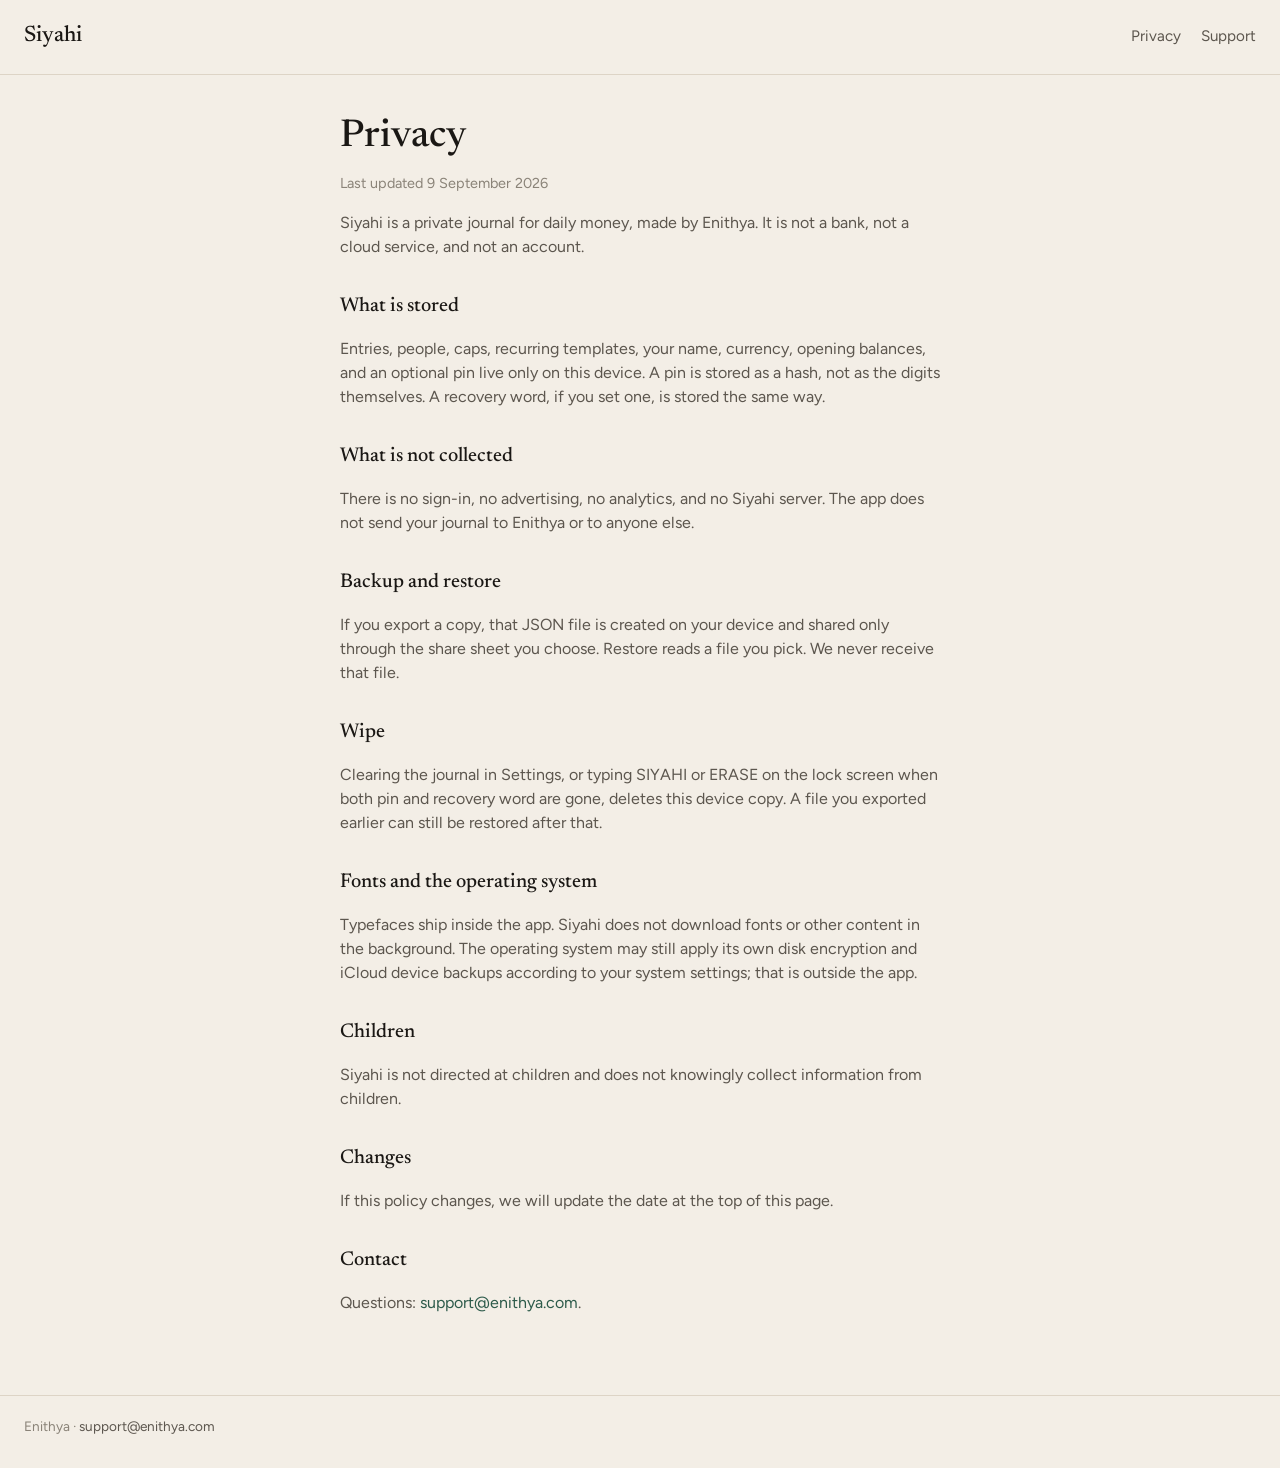
==== privacy.html @ fa08c402 "Add the public Siyahi site. Index, privacy, and support pages for App Store and Play listings." ====
<!DOCTYPE html>
<html lang="en">
<head>
  <meta charset="utf-8">
  <meta name="viewport" content="width=device-width, initial-scale=1">
  <title>Privacy — Siyahi</title>
  <meta name="description" content="Siyahi privacy policy. Your journal stays on your device.">
  <link rel="preconnect" href="https://fonts.googleapis.com">
  <link rel="preconnect" href="https://fonts.gstatic.com" crossorigin>
  <link href="https://fonts.googleapis.com/css2?family=Figtree:wght@400;500;600&family=Newsreader:wght@500&display=swap" rel="stylesheet">
  <link rel="stylesheet" href="styles.css">
</head>
<body>
  <header>
    <a class="wordmark" href="./">Siyahi</a>
    <nav>
      <a href="privacy.html">Privacy</a>
      <a href="support.html">Support</a>
    </nav>
  </header>
  <main>
    <h1>Privacy</h1>
    <p class="meta">Last updated 9 September 2026</p>
    <p>Siyahi is a private journal for daily money, made by Enithya. It is not a bank, not a cloud service, and not an account.</p>

    <h2>What is stored</h2>
    <p>Entries, people, caps, recurring templates, your name, currency, opening balances, and an optional pin live only on this device. A pin is stored as a hash, not as the digits themselves. A recovery word, if you set one, is stored the same way.</p>

    <h2>What is not collected</h2>
    <p>There is no sign-in, no advertising, no analytics, and no Siyahi server. The app does not send your journal to Enithya or to anyone else.</p>

    <h2>Backup and restore</h2>
    <p>If you export a copy, that JSON file is created on your device and shared only through the share sheet you choose. Restore reads a file you pick. We never receive that file.</p>

    <h2>Wipe</h2>
    <p>Clearing the journal in Settings, or typing SIYAHI or ERASE on the lock screen when both pin and recovery word are gone, deletes this device copy. A file you exported earlier can still be restored after that.</p>

    <h2>Fonts and the operating system</h2>
    <p>Typefaces ship inside the app. Siyahi does not download fonts or other content in the background. The operating system may still apply its own disk encryption and iCloud device backups according to your system settings; that is outside the app.</p>

    <h2>Children</h2>
    <p>Siyahi is not directed at children and does not knowingly collect information from children.</p>

    <h2>Changes</h2>
    <p>If this policy changes, we will update the date at the top of this page.</p>

    <h2>Contact</h2>
    <p>Questions: <a href="mailto:support@enithya.com">support@enithya.com</a>.</p>
  </main>
  <footer>
    Enithya · <a href="mailto:support@enithya.com">support@enithya.com</a>
  </footer>
</body>
</html>
---- styles.css ----
:root {
  --paper: #f3eee6;
  --paper-2: #ebe4d8;
  --ink: #1a1714;
  --ink-soft: #5c564e;
  --ink-faint: #8a8378;
  --line: #ddd4c6;
  --forest: #2c5a4a;
}

* { box-sizing: border-box; }

html, body {
  margin: 0;
  background: var(--paper);
  color: var(--ink);
}

body {
  font-family: Figtree, "Segoe UI", sans-serif;
  font-size: 16px;
  line-height: 1.5;
  min-height: 100vh;
  display: flex;
  flex-direction: column;
}

h1, h2, .wordmark {
  font-family: Newsreader, Georgia, serif;
  font-weight: 500;
}

a { color: var(--forest); text-decoration: none; }
a:hover { text-decoration: underline; }

header {
  display: flex;
  align-items: baseline;
  justify-content: space-between;
  gap: 1rem;
  padding: 1.25rem 1.5rem;
  border-bottom: 1px solid var(--line);
}

.wordmark {
  font-size: 1.4rem;
  color: var(--ink);
  text-decoration: none;
}

.wordmark:hover { text-decoration: none; }

nav { display: flex; gap: 1.25rem; }
nav a { color: var(--ink-soft); font-size: 0.95rem; }

main {
  flex: 1;
  max-width: 40rem;
  width: 100%;
  margin: 0 auto;
  padding: 2.5rem 1.25rem 4rem;
}

h1 { font-size: 2.4rem; line-height: 1.15; margin: 0 0 0.75rem; }
h2 { font-size: 1.25rem; margin: 2rem 0 0.5rem; }
p, li { color: var(--ink-soft); }
.lede { font-size: 1.15rem; color: var(--ink-soft); }
.meta { color: var(--ink-faint); font-size: 0.9rem; }

.actions {
  display: flex;
  flex-wrap: wrap;
  gap: 0.75rem;
  margin-top: 1.75rem;
}

.btn {
  display: inline-block;
  padding: 0.7rem 1rem;
  border-radius: 12px;
  background: var(--ink);
  color: var(--paper);
  font-weight: 500;
}

.btn:hover { text-decoration: none; opacity: 0.92; }

.btn-ghost {
  background: transparent;
  color: var(--ink);
  box-shadow: 0 0 0 1px var(--line);
}

footer {
  padding: 1.25rem 1.5rem 2rem;
  border-top: 1px solid var(--line);
  color: var(--ink-faint);
  font-size: 0.85rem;
}

footer a { color: var(--ink-soft); }
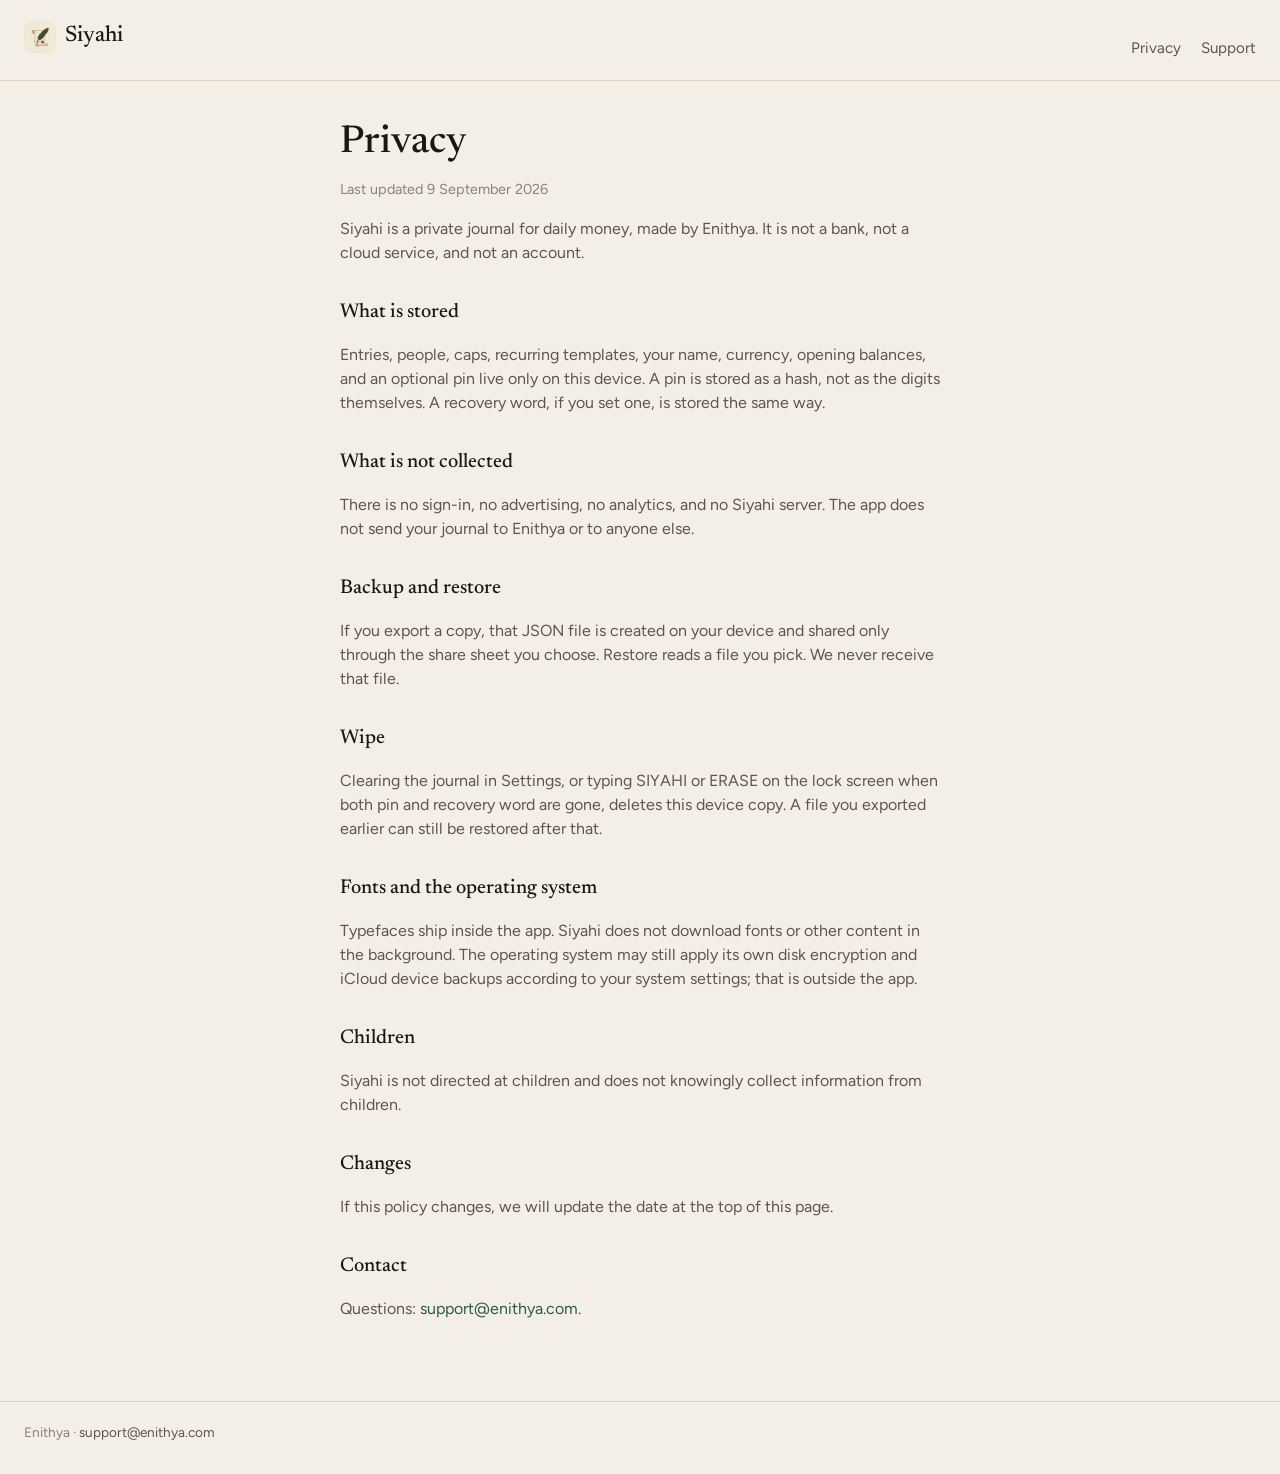
==== commit a3445f29: "Show the Siyahi app icon and remove the blur circle. The blob was decorative and read as a missing l" ====
--- a/privacy.html
+++ b/privacy.html
@@ -8,11 +8,13 @@
   <link rel="preconnect" href="https://fonts.googleapis.com">
   <link rel="preconnect" href="https://fonts.gstatic.com" crossorigin>
   <link href="https://fonts.googleapis.com/css2?family=Figtree:wght@400;500;600&family=Newsreader:wght@500&display=swap" rel="stylesheet">
-  <link rel="stylesheet" href="styles.css">
+  <link rel="stylesheet" href="styles.css?v=5">
+  <link rel="icon" href="favicon.png" type="image/png">
+  <link rel="apple-touch-icon" href="images/icon.png">
 </head>
 <body>
   <header>
-    <a class="wordmark" href="./">Siyahi</a>
+    <a class="wordmark" href="./"><img src="images/icon.png" width="32" height="32" alt=""> Siyahi</a>
     <nav>
       <a href="privacy.html">Privacy</a>
       <a href="support.html">Support</a>
--- a/styles.css
+++ b/styles.css
@@ -6,9 +6,16 @@
   --ink-faint: #8a8378;
   --line: #ddd4c6;
   --forest: #2c5a4a;
+  --forest-soft: #d7e4dc;
+  --brick: #8c3a32;
+  --brick-soft: #f0ddd8;
+  --amber: #8a5a28;
+  --amber-soft: #f0e4cc;
 }
 
 * { box-sizing: border-box; }
+
+html { scroll-behavior: smooth; }
 
 html, body {
   margin: 0;
@@ -25,7 +32,7 @@
   flex-direction: column;
 }
 
-h1, h2, .wordmark {
+h1, h2, h3, .wordmark {
   font-family: Newsreader, Georgia, serif;
   font-weight: 500;
 }
@@ -43,9 +50,19 @@
 }
 
 .wordmark {
+  display: inline-flex;
+  align-items: center;
+  gap: 0.55rem;
   font-size: 1.4rem;
   color: var(--ink);
   text-decoration: none;
+}
+
+.wordmark img {
+  width: 2rem;
+  height: 2rem;
+  border-radius: 0.55rem;
+  display: block;
 }
 
 .wordmark:hover { text-decoration: none; }
@@ -81,14 +98,34 @@
   background: var(--ink);
   color: var(--paper);
   font-weight: 500;
-}
-
-.btn:hover { text-decoration: none; opacity: 0.92; }
+  transition: transform 0.2s ease, box-shadow 0.2s ease, opacity 0.2s ease;
+}
+
+.btn:hover {
+  text-decoration: none;
+  opacity: 1;
+  transform: translateY(-2px);
+  box-shadow: 0 10px 24px rgba(26, 23, 20, 0.18);
+}
 
 .btn-ghost {
   background: transparent;
   color: var(--ink);
   box-shadow: 0 0 0 1px var(--line);
+}
+
+.btn-ghost:hover { box-shadow: 0 0 0 1px var(--ink); }
+
+.btn-store {
+  padding: 0.9rem 1.25rem;
+  font-size: 1.05rem;
+  border-radius: 14px;
+  animation: pulse 2.8s ease-in-out infinite;
+}
+
+@keyframes pulse {
+  0%, 100% { box-shadow: 0 0 0 0 rgba(26, 23, 20, 0.28); }
+  50% { box-shadow: 0 0 0 12px rgba(26, 23, 20, 0); }
 }
 
 footer {
@@ -99,3 +136,397 @@
 }
 
 footer a { color: var(--ink-soft); }
+
+/* Product page */
+
+.product main {
+  max-width: none;
+  padding: 0;
+}
+
+.wrap {
+  max-width: 68rem;
+  margin: 0 auto;
+  padding: 0 1.5rem;
+}
+
+.hero {
+  position: relative;
+  display: grid;
+  grid-template-columns: 1fr 14.5rem;
+  gap: 3.5rem;
+  align-items: center;
+  padding: 3.25rem 0 3rem;
+}
+
+.hero > * { position: relative; z-index: 1; }
+
+.kicker {
+  font-size: 0.8rem;
+  letter-spacing: 0.14em;
+  text-transform: uppercase;
+  color: var(--ink-faint);
+  margin: 0 0 0.85rem;
+}
+
+.hero .rise {
+  animation: rise 0.9s cubic-bezier(0.16, 1, 0.3, 1) both;
+}
+
+.hero .rise:nth-child(1) { animation-delay: 0.05s; }
+.hero .rise:nth-child(2) { animation-delay: 0.16s; }
+.hero .rise:nth-child(3) { animation-delay: 0.28s; }
+.hero .rise:nth-child(4) { animation-delay: 0.4s; }
+.hero .rise:nth-child(5) { animation-delay: 0.5s; }
+
+@keyframes rise {
+  from { opacity: 0; transform: translateY(22px); }
+  to { opacity: 1; transform: translateY(0); }
+}
+
+.hero h1 {
+  font-size: clamp(2.4rem, 5vw, 3.6rem);
+  line-height: 1.08;
+  margin: 0 0 1rem;
+}
+
+.hero .lede {
+  font-size: 1.2rem;
+  line-height: 1.45;
+  max-width: 34rem;
+}
+
+.hint {
+  margin: 1.25rem 0 0;
+  color: var(--ink-faint);
+  font-size: 0.95rem;
+}
+
+.device-wrap {
+  --tilt-x: 0deg;
+  --tilt-y: 0deg;
+  width: 14.5rem;
+  max-width: 100%;
+  margin-left: auto;
+  perspective: 900px;
+  animation: float 5.5s ease-in-out infinite;
+}
+
+.device {
+  background: var(--ink);
+  border-radius: 2.4rem;
+  padding: 0.7rem;
+  box-shadow: 0 24px 60px rgba(26, 23, 20, 0.18);
+  transform: rotateX(var(--tilt-x)) rotateY(var(--tilt-y));
+  transition: transform 0.35s ease;
+}
+
+.screens {
+  position: relative;
+  overflow: hidden;
+  border-radius: 1.8rem;
+  width: 100%;
+  height: 0;
+  padding-bottom: 217.27%;
+  background: var(--paper-2);
+}
+
+.screens img {
+  position: absolute;
+  top: 0;
+  left: 0;
+  width: 100%;
+  height: 100%;
+  object-fit: cover;
+  object-position: top center;
+  opacity: 0;
+  animation: screenfade 12.8s infinite;
+  animation-fill-mode: none;
+}
+
+.screens img:nth-child(1) { opacity: 1; animation-delay: 0s; }
+.screens img:nth-child(2) { animation-delay: 3.2s; }
+.screens img:nth-child(3) { animation-delay: 6.4s; }
+.screens img:nth-child(4) { animation-delay: 9.6s; }
+
+@keyframes screenfade {
+  0%, 20% { opacity: 1; }
+  25%, 100% { opacity: 0; }
+}
+
+@keyframes float {
+  0%, 100% { transform: translateY(0); }
+  50% { transform: translateY(-12px); }
+}
+
+.reveal {
+  opacity: 0;
+  transform: translateY(28px);
+  transition: opacity 0.7s cubic-bezier(0.16, 1, 0.3, 1), transform 0.7s cubic-bezier(0.16, 1, 0.3, 1);
+}
+
+.reveal.in {
+  opacity: 1;
+  transform: none;
+}
+
+.d1 { transition-delay: 0.05s; }
+.d2 { transition-delay: 0.12s; }
+.d3 { transition-delay: 0.2s; }
+.d4 { transition-delay: 0.28s; }
+
+.band {
+  padding: 3.5rem 0;
+  border-top: 1px solid var(--line);
+}
+
+.band h2 {
+  font-size: 2rem;
+  margin: 0 0 0.75rem;
+}
+
+.verbs {
+  display: grid;
+  grid-template-columns: repeat(4, 1fr);
+  gap: 0.75rem;
+  margin-top: 1.75rem;
+}
+
+.verb {
+  background: var(--paper-2);
+  border-radius: 16px;
+  padding: 1.1rem 1rem 1.15rem;
+  transition: transform 0.25s ease, box-shadow 0.25s ease;
+}
+
+.verb:hover {
+  transform: translateY(-6px);
+  box-shadow: 0 14px 28px rgba(26, 23, 20, 0.1);
+}
+
+.verb strong {
+  display: block;
+  color: var(--ink);
+  font-weight: 600;
+  margin-bottom: 0.2rem;
+}
+
+.verb span { color: var(--ink-soft); font-size: 0.92rem; }
+
+.verb.paid { background: var(--forest-soft); }
+.verb.paid strong { color: var(--forest); }
+.verb.spent { background: var(--brick-soft); }
+.verb.spent strong { color: var(--brick); }
+.verb.lent { background: var(--amber-soft); }
+.verb.lent strong { color: var(--amber); }
+
+.cards {
+  display: grid;
+  grid-template-columns: repeat(2, 1fr);
+  gap: 1rem;
+  margin-top: 1.75rem;
+}
+
+.card {
+  background: var(--paper-2);
+  border-radius: 20px;
+  padding: 1.4rem 1.35rem 1.5rem;
+  transition: transform 0.25s ease, box-shadow 0.25s ease;
+}
+
+.card:hover {
+  transform: translateY(-4px);
+  box-shadow: 0 12px 28px rgba(26, 23, 20, 0.08);
+}
+
+.card h3 {
+  font-size: 1.45rem;
+  margin: 0 0 0.45rem;
+}
+
+.card p { margin: 0; }
+
+.shots {
+  display: grid;
+  grid-template-columns: repeat(3, minmax(0, 12.5rem));
+  justify-content: center;
+  gap: 1.5rem;
+  margin-top: 2rem;
+}
+
+.shot {
+  margin: 0;
+  max-width: 12.5rem;
+}
+
+.shot img {
+  display: block;
+  width: 100%;
+  height: auto;
+  border-radius: 20px;
+  box-shadow: 0 12px 32px rgba(26, 23, 20, 0.1);
+  transition: transform 0.35s ease, box-shadow 0.35s ease;
+}
+
+.shot:hover img {
+  transform: translateY(-8px) rotate(-1.2deg);
+  box-shadow: 0 22px 40px rgba(26, 23, 20, 0.16);
+}
+
+.shot:nth-child(2):hover img { transform: translateY(-8px) rotate(0deg); }
+.shot:nth-child(3):hover img { transform: translateY(-8px) rotate(1.2deg); }
+
+.shot figcaption {
+  margin-top: 0.7rem;
+  font-size: 0.92rem;
+  color: var(--ink-soft);
+}
+
+.tablet {
+  max-width: 36rem;
+  margin: 2.5rem auto 0;
+}
+
+.tablet img {
+  width: 100%;
+  height: auto;
+  border-radius: 16px;
+  box-shadow: 0 16px 40px rgba(26, 23, 20, 0.12);
+}
+
+.split {
+  display: grid;
+  grid-template-columns: 1fr 1fr;
+  gap: 3rem;
+  align-items: start;
+}
+
+.not-list {
+  list-style: none;
+  padding: 0;
+  margin: 1.25rem 0 0;
+}
+
+.not-list li {
+  padding: 0.65rem 0;
+  border-top: 1px solid var(--line);
+}
+
+.not-list li:last-child { border-bottom: 1px solid var(--line); }
+
+.download {
+  position: relative;
+  overflow: hidden;
+  background: var(--ink);
+  color: var(--paper);
+  text-align: center;
+  padding: 4.5rem 1.5rem 5rem;
+}
+
+.download h2,
+.download .lede {
+  color: var(--paper);
+}
+
+.download .lede { opacity: 0.82; }
+
+.app-icon {
+  width: 5.5rem;
+  height: 5.5rem;
+  border-radius: 1.35rem;
+  display: block;
+  margin: 0 auto 1.25rem;
+  box-shadow: 0 12px 28px rgba(0, 0, 0, 0.28);
+}
+
+.store-mark {
+  display: inline-flex;
+  align-items: center;
+  gap: 0.7rem;
+  background: var(--paper);
+  color: var(--ink);
+  padding: 0.85rem 1.2rem;
+  border-radius: 14px;
+  font-weight: 600;
+}
+
+.store-mark:hover { text-decoration: none; color: var(--ink); }
+
+.store-mark small {
+  display: block;
+  font-weight: 500;
+  font-size: 0.72rem;
+  letter-spacing: 0.04em;
+  text-transform: uppercase;
+  color: var(--ink-soft);
+}
+
+.close {
+  text-align: center;
+  padding: 4.5rem 0 5rem;
+}
+
+.close h2 {
+  font-size: clamp(2rem, 4vw, 2.8rem);
+  margin: 0 0 0.75rem;
+}
+
+.close .lede { margin: 0 auto 0.25rem; max-width: 32rem; }
+
+@media (max-width: 860px) {
+  .hero,
+  .split {
+    grid-template-columns: 1fr;
+    gap: 2rem;
+  }
+
+  .hero { padding: 2.5rem 0 2.75rem; }
+
+  .device-wrap { width: 12.5rem; margin: 0 auto; }
+
+  .verbs,
+  .cards {
+    grid-template-columns: 1fr 1fr;
+  }
+
+  .shots {
+    grid-template-columns: repeat(2, minmax(0, 12.5rem));
+  }
+}
+
+@media (prefers-reduced-motion: reduce) {
+  .device-wrap,
+  .hero .rise,
+  .btn-store {
+    animation: none !important;
+  }
+
+  .reveal {
+    opacity: 1;
+    transform: none;
+    transition: none;
+  }
+
+  .screens img {
+    animation: none;
+    opacity: 0;
+  }
+
+  .screens img:first-child {
+    opacity: 1;
+  }
+}
+
+@media (max-width: 560px) {
+  .verbs,
+  .cards {
+    grid-template-columns: 1fr;
+  }
+
+  .shots {
+    grid-template-columns: minmax(0, 12.5rem);
+  }
+
+  header { padding: 1rem; }
+  .wrap { padding: 0 1rem; }
+}
